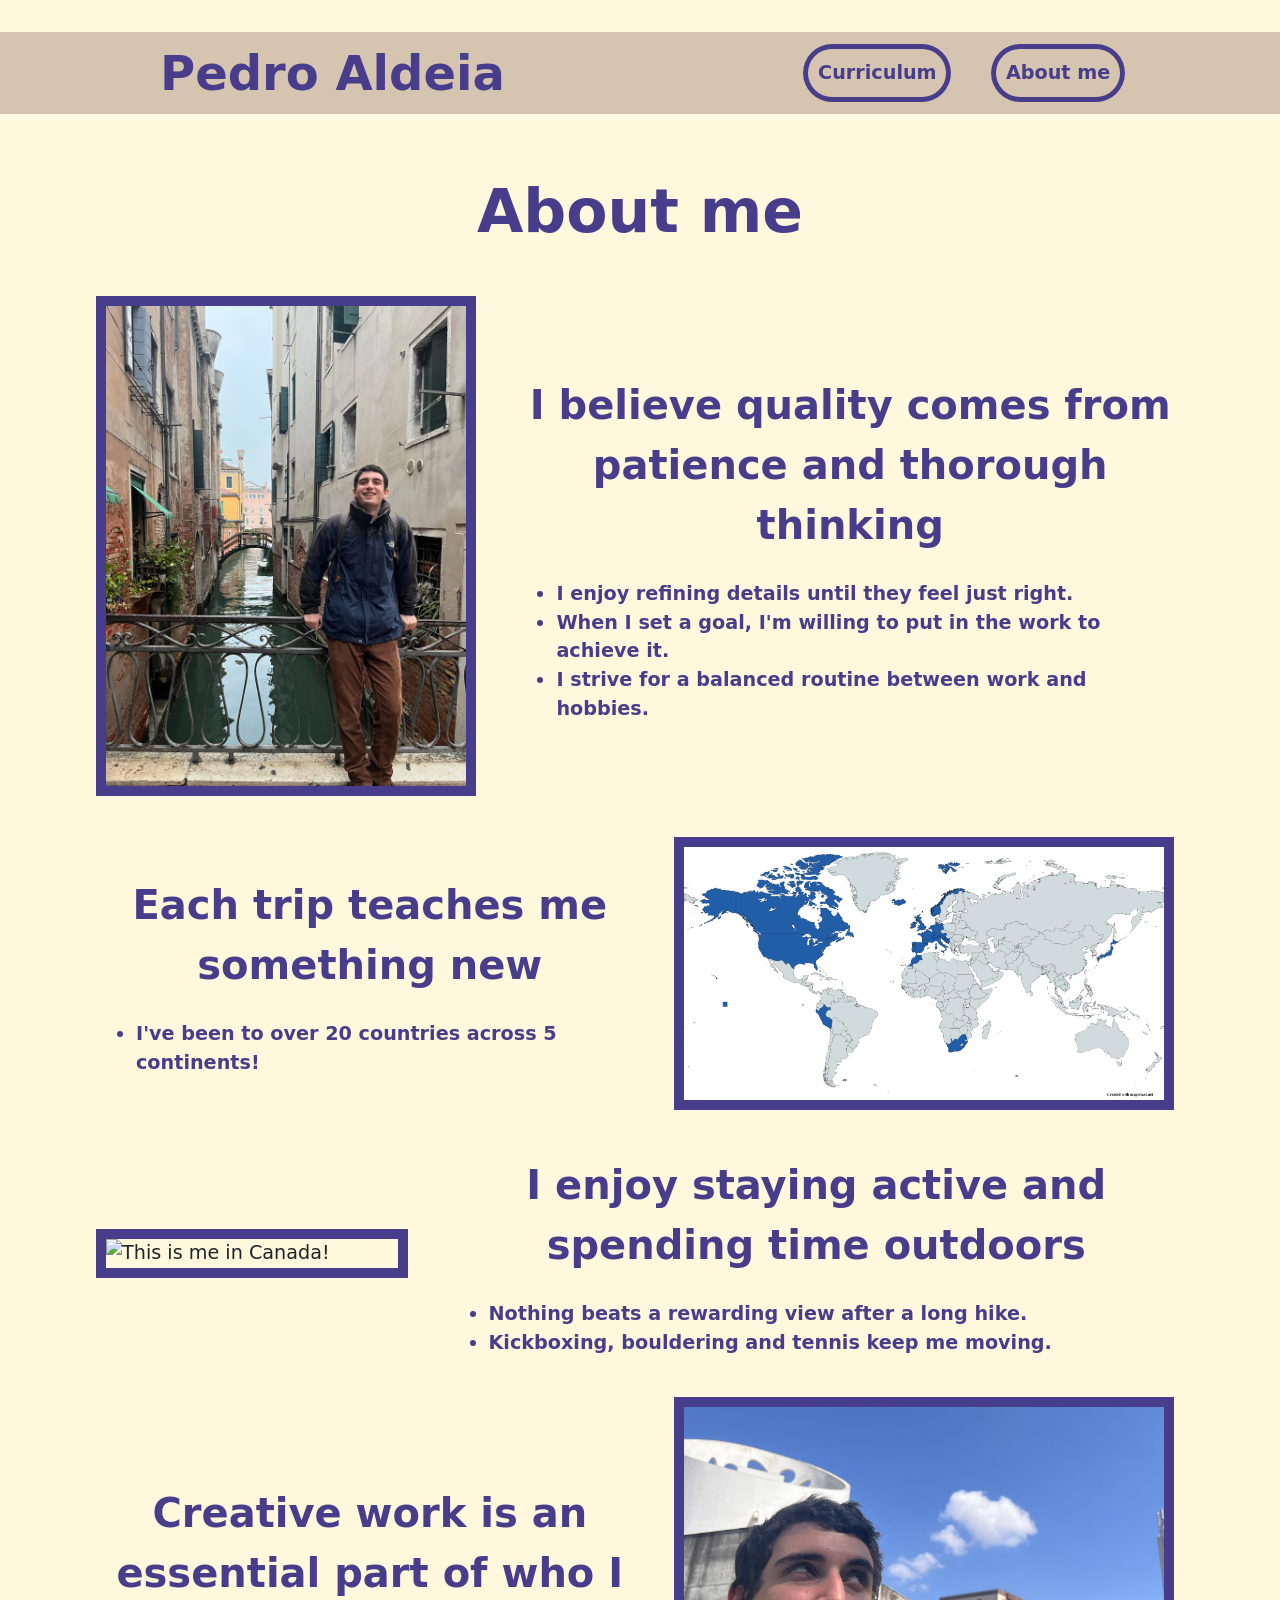
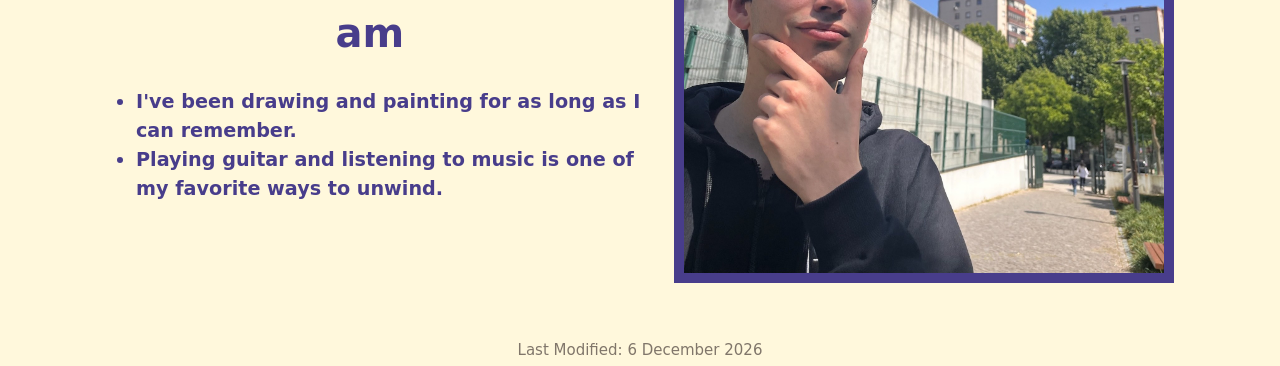
==== pages/about-me/index.html @ 92e250fc "tweak page css for better sizing and alignment" ====
<!DOCTYPE HTML>
<html>
<head>
    <link rel="stylesheet" href="../../css/style.css">
    <link rel="stylesheet" href="css/style.css">
    <!-- cena que já estavam aqui INICIO-->
    <meta http-equiv="Content-Type" content="text/html; charset=utf-8">
    <title>Pedro Aldeia</title>
    <meta name="viewport" content="width=device-width; initial-scale=1.0; maximum-scale=1.0;">
    <!-- Open Graph data -->
    <meta property="og:type" content="website">
    <meta property="og:site_name" content="Técnico Lisboa">
    <meta property="og:image" content="http://tecnico.ulisboa.pt/img/tecnico_share.png">
    <meta property="og:url" content="http://tecnico.ulisboa.pt/">
    <!-- Twitter Card data -->
    <meta name="twitter:card" content="summary">
    <meta name="twitter:site" content="@istecnico">
    <meta name="twitter:title" content="Técnico Lisboa - Engenharia, Arquitectura, Ciência e Tecnologia">
    <meta name="twitter:image" content="http://tecnico.ulisboa.pt/img/tecnico_share.png">
    <meta name="twitter:url" content="http://tecnico.ulisboa.pt/">
    <!-- Favicon to work in all desktop liowsers: -->
    <link rel="shortcut icon" href="//static.tecnico.ulisboa.pt/favicon.png" type="image/png">
    <!-- Touch icon for iOS 2.0+: -->
    <link rel="apple-touch-icon-precomposed" sizes="180x180" href="//static.tecnico.ulisboa.pt/apple-touch-icon-180x180-precomposed.png">
    <!-- Touch icon for Android -->
    <link rel="apple-touch-icon-precomposed" href="//static.tecnico.ulisboa.pt/apple-touch-icon-144x144-precomposed.png">
    <!-- cena que já estavam aqui FIM-->
</head>
<body>
    <div id="header"></div>

    <div class="content">
        <div class="about-me-page">
            <h1>About me</h1>

            <div class="row">
                <img src="images/venice.jpeg" alt="This is me in Venice!" width="360">
                <div class="text">
                    <h2>I believe quality comes from patience and thorough thinking</h2>
                    <ul>

                        <li>I enjoy refining details until they feel just right.</li>
                        <li>When I set a goal, I'm willing to put in the work to achieve it.</li>
                        <li>I strive for a balanced routine between work and hobbies.</li>
                    </ul>
                </div>
            </div>

            <div class="row">
                <div class="text">
                    <h2>Each trip teaches me something new</h2>
                    <ul>
                        <li>I've been to over 20 countries across 5 continents!</li>
                    </ul>
                </div>
                <img src="images/MapChart_Map.png" alt="This is my world map!" width="600">
            </div>

            <div class="row">
                <img src="images/canada.jpeg" alt="This is me in Canada!" width="450">
                <div class="text">
                    <h2>I enjoy staying active and spending time outdoors</h2>
                    <ul>
                        <li>Nothing beats a rewarding view after a long hike.</li>
                        <li>Kickboxing, bouldering and tennis keep me moving.</li>
                    </ul>
                </div>
            </div>

            <div class="row">
                <div class="text">
                    <h2>Creative work is an essential part of who I am</h2>
                    <ul>
                        <li>I've been drawing and painting for as long as I can remember.</li>
                        <li>Playing guitar and listening to music is one of my favorite ways to unwind.</li>
                    </ul>
                </div>
                <img src="images/thinking.jpg" alt="This is me thinking!" width="480">
            </div>
        </div>
    </div>
    
    <div id="footer"></div>

    <script src="../../js/scripts.js"></script>
</body>
</html>
---- css/style.css ----
:root {
    --color-primary: darkslateblue;
    --color-secondary: cornsilk;
    --color-background-light:rgb(247, 244, 235);
    --color-accent: rgb(212, 196, 176);
    --color-text: rgb(31, 36, 41);
    --color-text-light: rgb(128, 118, 106);
    --color-hypertext: green;
    --color-hypertext-dark: rgb(1, 62, 1);
    --font-size-small: 15px;
}

.row {
    display: flex;
    align-items: center;
    gap: 1.9rem;
}

header .row {
    max-width: 60rem;
    margin: 2rem auto;
    padding: 0 0rem;
    display: flex; 
    align-items: center;
    justify-content: space-between;
}

header .row .row {
    display: flex;
    margin: 0 0;
    align-items: center;
    gap: 3.1rem;
}

header .row .button {
    padding: 0.615rem 0.615rem;
    margin: 0 0;
    border-radius: 1.9rem;
    box-shadow: 0 0 0 0.31rem var(--color-primary);
    color: var(--color-primary);
    text-decoration: none;
    font-weight: bold;
    font-size: 1.2rem;
}

header .row .button:hover{
    padding: 0.625rem 0.625rem;
    margin: 0 0;
    border-radius: 1.9rem;
    box-shadow: 0 0 0 0.31rem var(--color-primary);
    color: var(--color-secondary);
    background-color: var(--color-primary);
    text-decoration: none;
    font-weight: bold;
    font-size: 1.2rem;
}

header .row .homeButton {
    color: var(--color-primary);
    font-weight: bold;
    font-size: 3rem;
    text-decoration: none;
    margin-top: 0.31rem;
    margin-bottom: 0.31rem;
}

header .row .homeButton:hover {
    color: var(--color-primary);
}

body {
    min-height: 100vh;
    display: flex;
    flex-direction: column;
    margin: 0 0;
    overflow-y: auto;
    font: 1.2em / 1.5 system-ui;
    color: var(--color-text);
    background-color: var(--color-secondary);
}

.content {
  flex: 1;
  max-width: 68rem;       /* caps width on large screens */
  margin: 0 auto;
  padding: 0 1.5rem;
  width: 100%;
}

header {
    position: sticky;
    top: 0;
    outline: 0.625rem solid var(--color-secondary);
    background-color: var(--color-accent);
    color: var(--color-primary);
}


footer p {
    color: var(--color-text-light);
    font-size: var(--font-size-small);
    margin-top: 2.19rem;
    margin-bottom: 0.31rem;
    padding: 0 0;
    text-align: center;
}

img {
    max-width: 30rem;
    margin: 1.9rem 0.625rem;
    margin-right: 1.25rem;
    outline: 0.625rem solid var(--color-primary);
    height: auto;
}

p {
    padding: 0 0;
}

h1 {
    padding: 0 0;
}

h2 {
    margin-top: 1.5rem;
    margin-bottom: 0.5rem;
}

h2:first-child {
    margin-top: 0;
    padding-top: 0;
}

h2:last-child {
    margin-bottom: 0;
    padding-bottom: 0;
}

h3:first-child {
    margin-top: 0;
    padding-top: 0;
}

h3:last-child {
    margin-bottom: 0;
    padding-bottom: 0;
}

a {
    color: var(--color-hypertext);
}

a:hover {
    text-decoration: none;
    color: var(--color-hypertext-dark);
}

.message {
    color: var(--color-primary);
    font-weight: bold;
    font-size: 3.5rem;
    text-decoration: none;
    margin-top: 2.81rem;
    margin-bottom: 2.81rem;
}

#ascii_art {
    color: var(--color-primary);
    font-weight: bold;
    font-size: 0.5rem;
    text-decoration: none;
    margin-top: 3.75rem;
    margin-bottom: 0;
}
---- pages/about-me/css/style.css ----
.about-me-page h1 {
    color: var(--color-primary);
    font-size: 60px;
    text-align: center;
    font-weight: bold;
    margin: 20px 0px;
    padding: 0px;
}

.about-me-page h2 {
    color: var(--color-primary);
    font-size: 40px;
    text-align: center;
    font-weight: bold;
    margin: 25px 0px;
    padding: 0px;
}

.about-me-page li {
    color: var(--color-primary);
    font-weight: bold;
    margin: 0px 0px;
    padding: 0px;
}
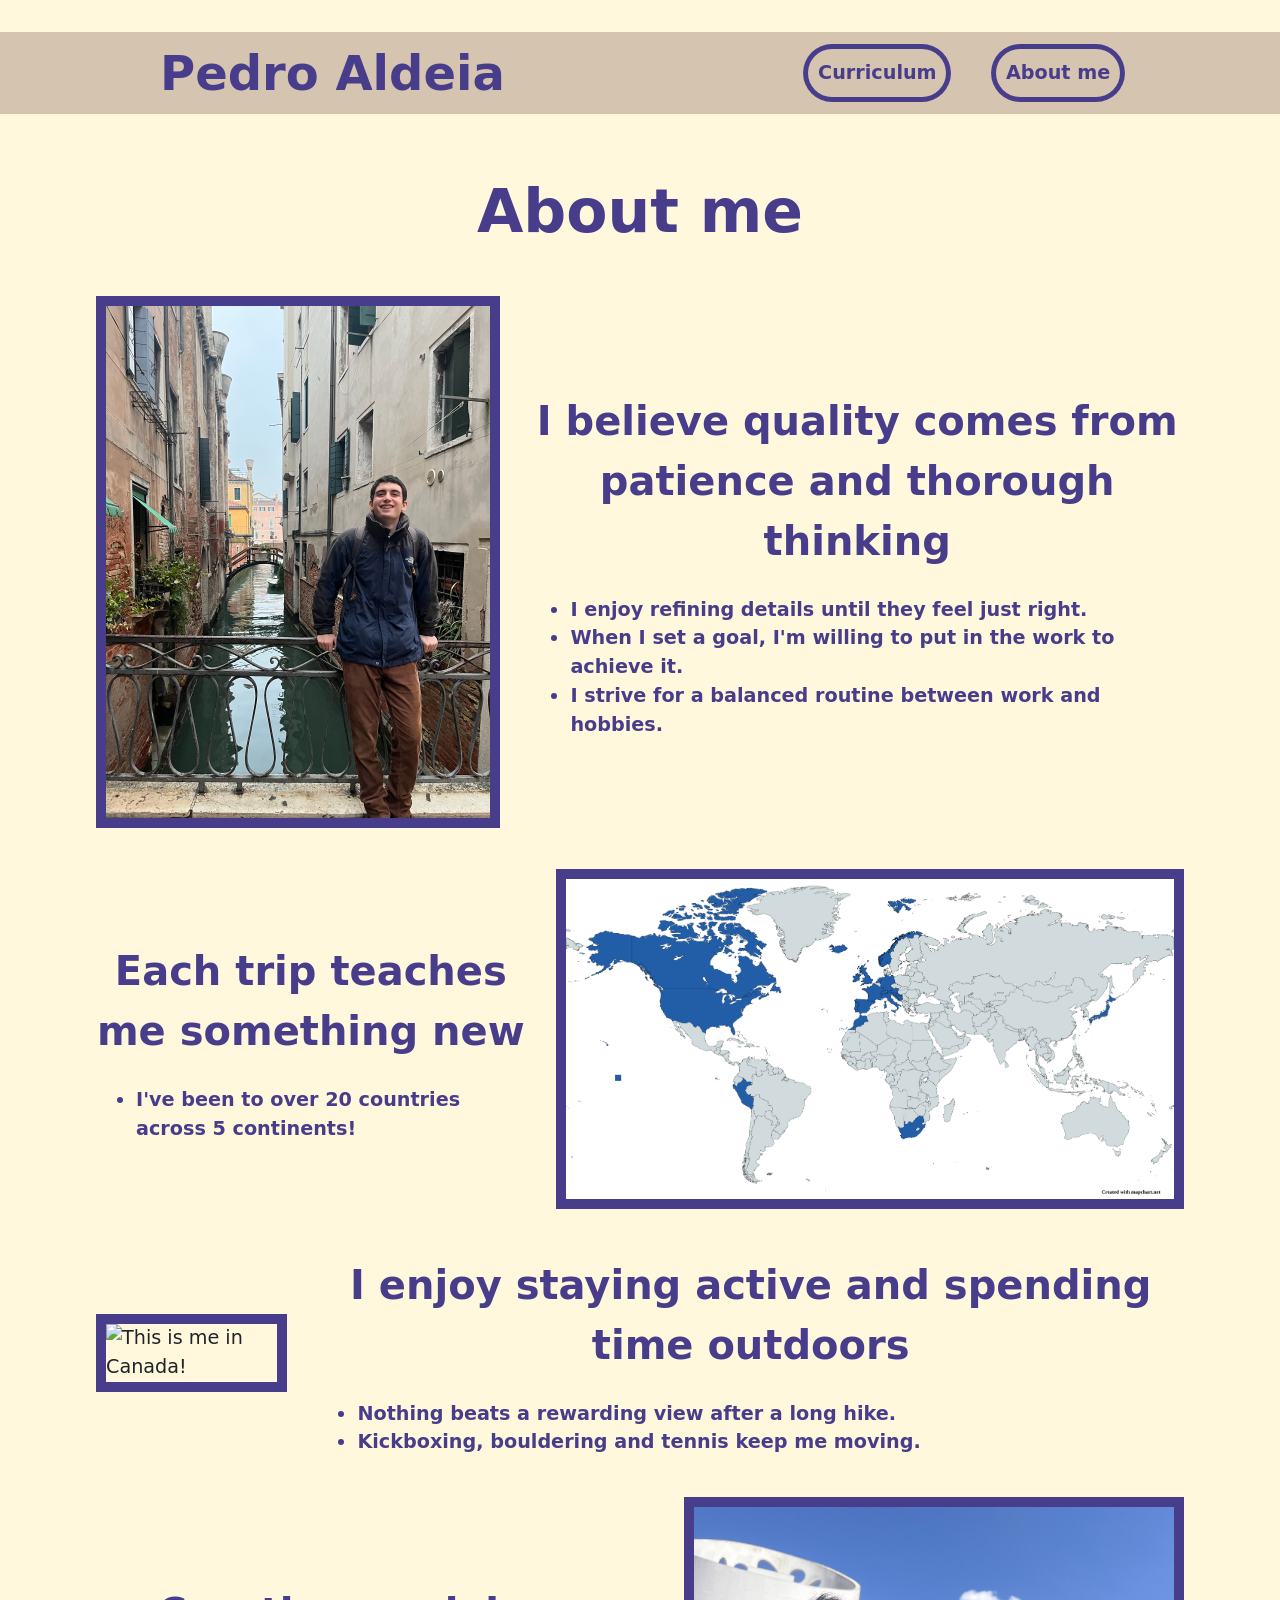
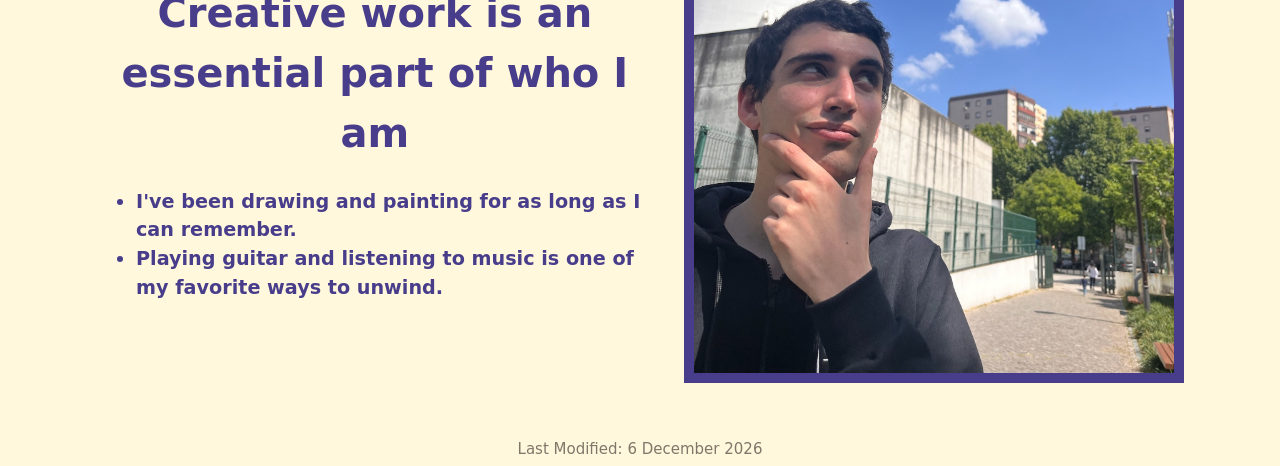
==== commit 7448d029: "fix: image resizing" ====
--- a/pages/about-me/index.html
+++ b/pages/about-me/index.html
@@ -34,7 +34,7 @@
             <h1>About me</h1>
 
             <div class="row">
-                <img src="images/venice.jpeg" alt="This is me in Venice!" width="360">
+                <img src="images/venice.jpeg" alt="This is me in Venice!" style="--image-width: 24rem">
                 <div class="text">
                     <h2>I believe quality comes from patience and thorough thinking</h2>
                     <ul>
@@ -53,11 +53,11 @@
                         <li>I've been to over 20 countries across 5 continents!</li>
                     </ul>
                 </div>
-                <img src="images/MapChart_Map.png" alt="This is my world map!" width="600">
+                <img src="images/MapChart_Map.png" alt="This is my world map!" style="--image-width: 38rem">
             </div>
 
             <div class="row">
-                <img src="images/canada.jpeg" alt="This is me in Canada!" width="450">
+                <img src="images/canada.jpeg" alt="This is me in Canada!" style="--image-width: 26rem">
                 <div class="text">
                     <h2>I enjoy staying active and spending time outdoors</h2>
                     <ul>
@@ -75,7 +75,7 @@
                         <li>Playing guitar and listening to music is one of my favorite ways to unwind.</li>
                     </ul>
                 </div>
-                <img src="images/thinking.jpg" alt="This is me thinking!" width="480">
+                <img src="images/thinking.jpg" alt="This is me thinking!" style="--image-width: 30rem">
             </div>
         </div>
     </div>
--- a/css/style.css
+++ b/css/style.css
@@ -107,11 +107,10 @@
 }
 
 img {
-    max-width: 30rem;
+    max-width: var(--image-width, 30rem);
+    height: auto;
     margin: 1.9rem 0.625rem;
-    margin-right: 1.25rem;
     outline: 0.625rem solid var(--color-primary);
-    height: auto;
 }
 
 p {
--- a/pages/about-me/css/style.css
+++ b/pages/about-me/css/style.css
@@ -1,24 +1,24 @@
 .about-me-page h1 {
     color: var(--color-primary);
-    font-size: 60px;
+    font-size: 3.75rem;
     text-align: center;
     font-weight: bold;
-    margin: 20px 0px;
-    padding: 0px;
+    margin: 1.25rem 0;
+    padding: 0;
 }
 
 .about-me-page h2 {
     color: var(--color-primary);
-    font-size: 40px;
+    font-size: 2.5rem;
     text-align: center;
     font-weight: bold;
-    margin: 25px 0px;
-    padding: 0px;
+    margin: 1.56rem 0;
+    padding: 0;
 }
 
 .about-me-page li {
     color: var(--color-primary);
     font-weight: bold;
-    margin: 0px 0px;
-    padding: 0px;
+    margin: 0 0;
+    padding: 0;
 }
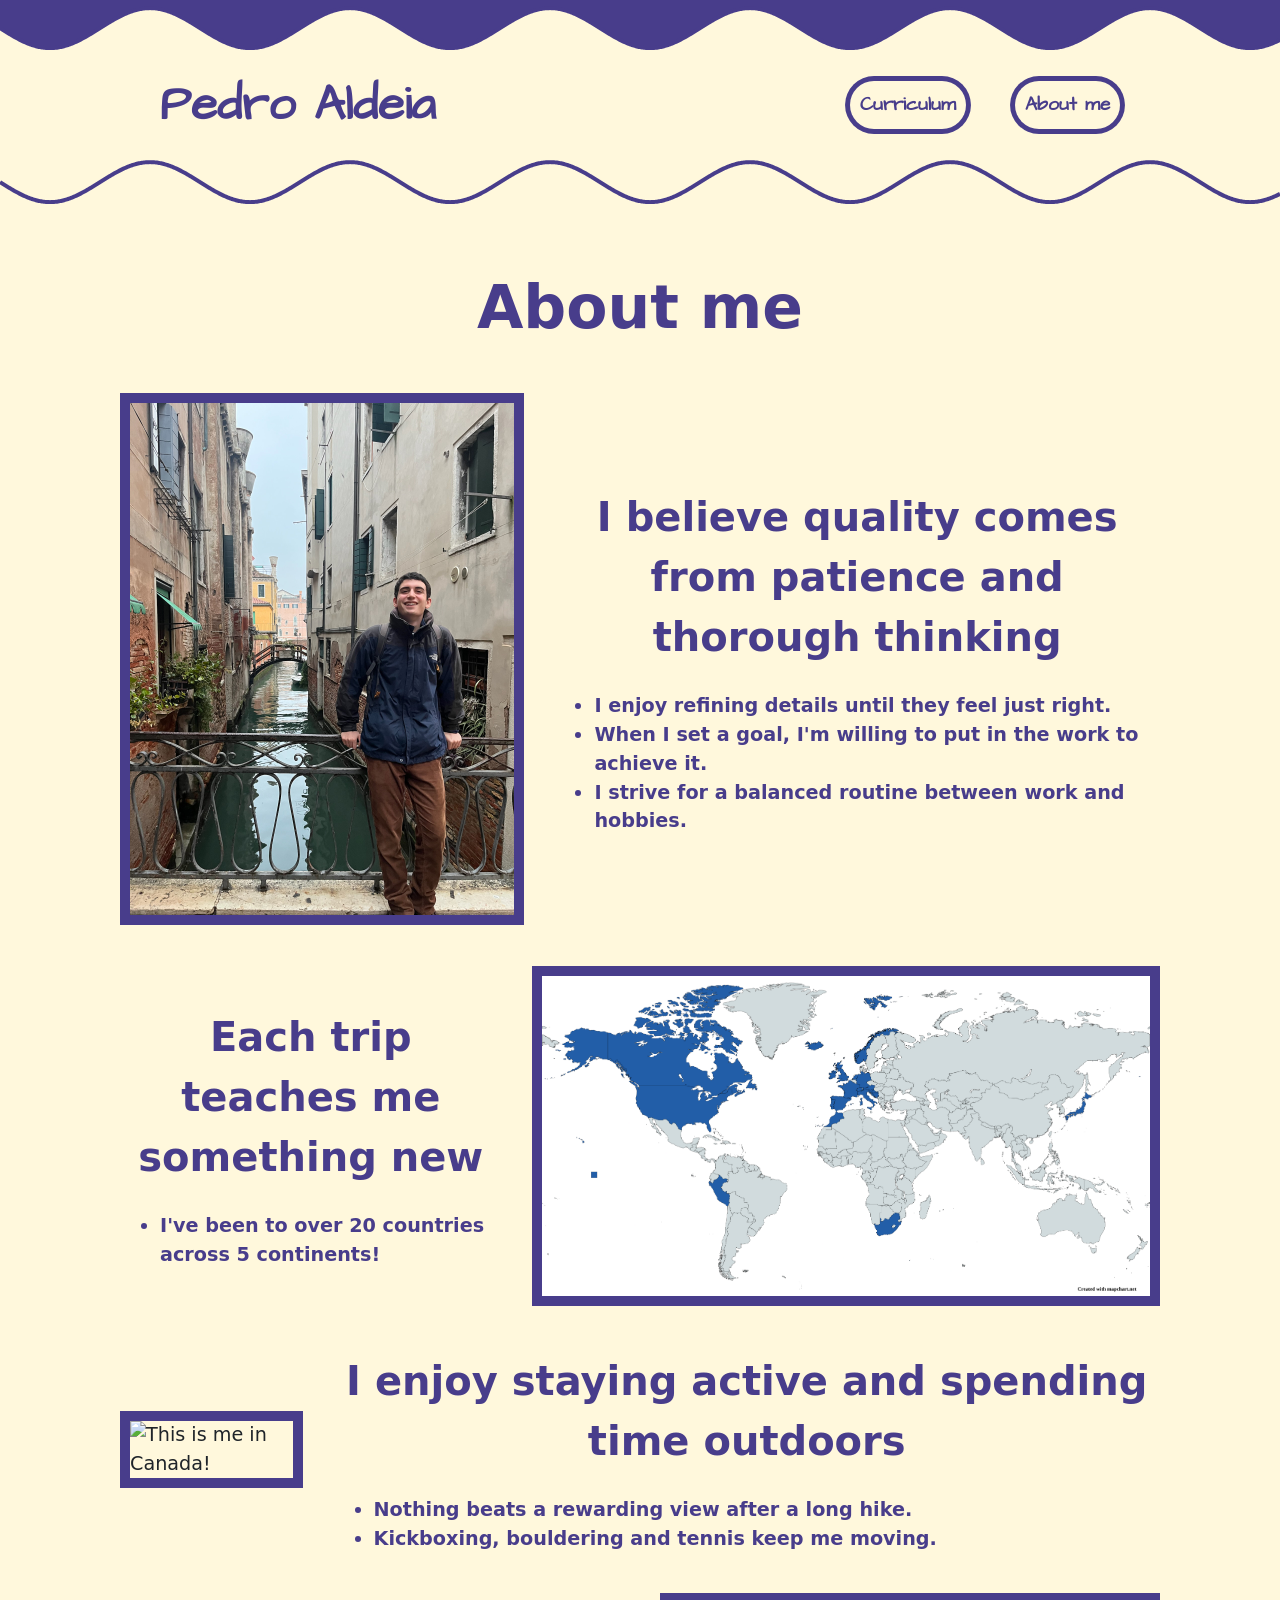
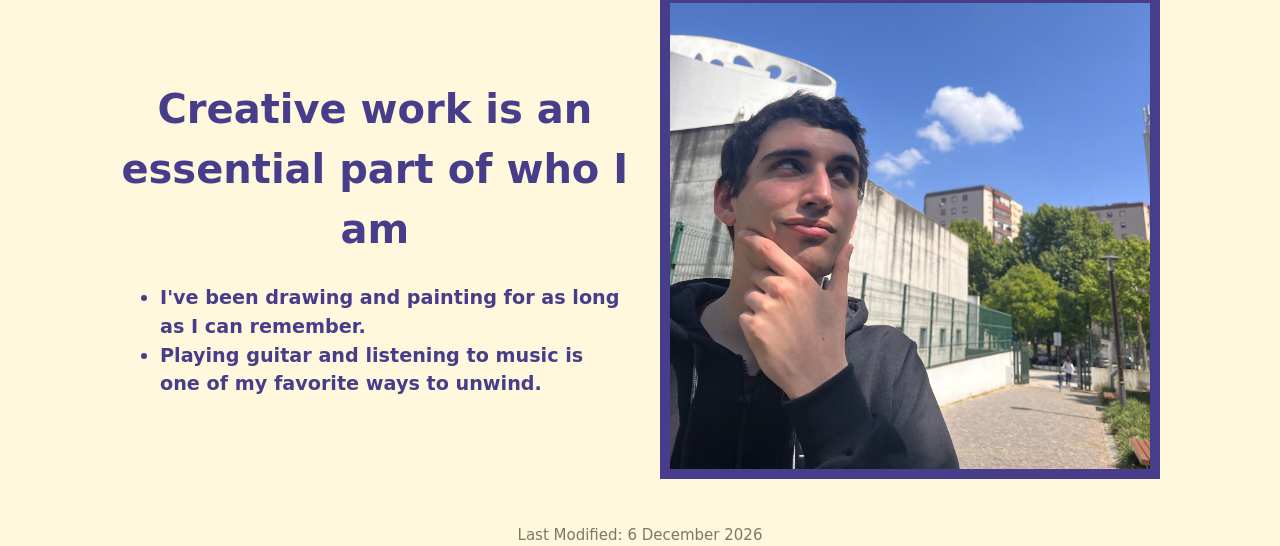
==== commit 8c585b0d: "add new font to header" ====
--- a/pages/about-me/index.html
+++ b/pages/about-me/index.html
@@ -3,7 +3,6 @@
 <head>
     <link rel="stylesheet" href="../../css/style.css">
     <link rel="stylesheet" href="css/style.css">
-    <!-- cena que já estavam aqui INICIO-->
     <meta http-equiv="Content-Type" content="text/html; charset=utf-8">
     <title>Pedro Aldeia</title>
     <meta name="viewport" content="width=device-width; initial-scale=1.0; maximum-scale=1.0;">
@@ -24,7 +23,10 @@
     <link rel="apple-touch-icon-precomposed" sizes="180x180" href="//static.tecnico.ulisboa.pt/apple-touch-icon-180x180-precomposed.png">
     <!-- Touch icon for Android -->
     <link rel="apple-touch-icon-precomposed" href="//static.tecnico.ulisboa.pt/apple-touch-icon-144x144-precomposed.png">
-    <!-- cena que já estavam aqui FIM-->
+    <!-- Fonts -->
+    <link rel="preconnect" href="https://fonts.googleapis.com">
+    <link rel="preconnect" href="https://fonts.gstatic.com" crossorigin>
+    <link href="https://fonts.googleapis.com/css2?family=Architects+Daughter&display=swap" rel="stylesheet">
 </head>
 <body>
     <div id="header"></div>
--- a/css/style.css
+++ b/css/style.css
@@ -17,13 +17,37 @@
     gap: 1.9rem;
 }
 
+* {
+  box-sizing: border-box;
+}
+
+header {
+    background-color: var(--color-secondary);
+    color: var(--color-primary);
+    padding: 0.5rem;
+    z-index: 1;
+}
+
+#header {
+    display: contents;
+    padding: 0 0;
+}
+
+.header {
+    position: sticky;
+    top: 0;
+    margin-bottom: 2rem;
+}
+
 header .row {
     max-width: 60rem;
-    margin: 2rem auto;
+    margin: 0 auto;
     padding: 0 0rem;
     display: flex; 
     align-items: center;
     justify-content: space-between;
+    font-family: "Architects Daughter", cursive;
+    font-weight: 700;
 }
 
 header .row .row {
@@ -74,33 +98,24 @@
     display: flex;
     flex-direction: column;
     margin: 0 0;
-    overflow-y: auto;
-    font: 1.2em / 1.5 system-ui;
+    font: 1.2rem / 1.5 system-ui;
     color: var(--color-text);
+    overflow-x: hidden;
     background-color: var(--color-secondary);
 }
 
 .content {
-  flex: 1;
-  max-width: 68rem;       /* caps width on large screens */
-  margin: 0 auto;
-  padding: 0 1.5rem;
-  width: 100%;
-}
-
-header {
-    position: sticky;
-    top: 0;
-    outline: 0.625rem solid var(--color-secondary);
-    background-color: var(--color-accent);
-    color: var(--color-primary);
-}
-
+    flex: 1;
+    max-width: 68rem;
+    margin: 0 auto;
+    padding: 0 1.5rem;
+    width: 100%;
+}
 
 footer p {
     color: var(--color-text-light);
     font-size: var(--font-size-small);
-    margin-top: 2.19rem;
+    margin-top: 1.5rem;
     margin-bottom: 0.31rem;
     padding: 0 0;
     text-align: center;
@@ -146,6 +161,11 @@
     padding-bottom: 0;
 }
 
+p:last-child {
+    margin-bottom: 0;
+    padding-bottom: 0;
+}
+
 a {
     color: var(--color-hypertext);
 }
@@ -164,6 +184,15 @@
     margin-bottom: 2.81rem;
 }
 
+canvas {
+    display: block;
+    left: 0;
+    width: 100%;
+    top: 100%;
+    z-index: 2;
+    pointer-events: none;
+}
+
 #ascii_art {
     color: var(--color-primary);
     font-weight: bold;
@@ -172,3 +201,53 @@
     margin-top: 3.75rem;
     margin-bottom: 0;
 }
+
+@media (max-width: 500px) {
+    .header {
+        position: relative;
+    }
+
+    .header .row .homeButton {
+    font-size: 1.8rem;
+    margin-top: 0.2rem;
+    margin-bottom: 0.2rem;
+    }
+
+    .header .row .button {
+    font-size: 0.9rem;
+    padding: 0.4rem 0.5rem;
+    }
+
+    .header .row .button:hover {
+    font-size: 0.9rem;
+    padding: 0.4rem 0.5rem;
+    }
+
+    .header .row .row {
+    gap: 1rem;
+    }
+
+    .header .row {
+    padding: 0.5rem 0;
+    }
+
+    .row {
+    flex-direction: column;
+    align-items: flex-start;
+    gap: 1rem;
+    }
+
+    .header .row .row {
+    flex-direction: row;
+    display: flex;
+    margin: 0 0;
+    align-items: center;
+    gap: 2rem;
+    }
+
+    .row img {
+        width: 100%;
+        max-width: 100%;
+        margin: 0.5rem 0;
+    }
+}
--- a/pages/about-me/css/style.css
+++ b/pages/about-me/css/style.css
@@ -21,4 +21,34 @@
     font-weight: bold;
     margin: 0 0;
     padding: 0;
+}
+
+@media (max-width: 500px) {
+    .row img {
+        order: 1;
+        margin-top: 5rem;
+    }
+    
+    .row .text {
+        order: 2;
+    }
+
+    .about-me-page h1 {
+        color: var(--color-primary);
+        font-size: 3rem;
+        text-align: center;
+        font-weight: bold;
+        margin: 1.25rem 0;
+        margin-bottom: -1.5rem;
+        padding: 0;
+    }
+
+    .about-me-page h2 {
+        color: var(--color-primary);
+        font-size: 2rem;
+        text-align: center;
+        font-weight: bold;
+        margin: 1rem 0;
+        padding: 0;
+    }
 }
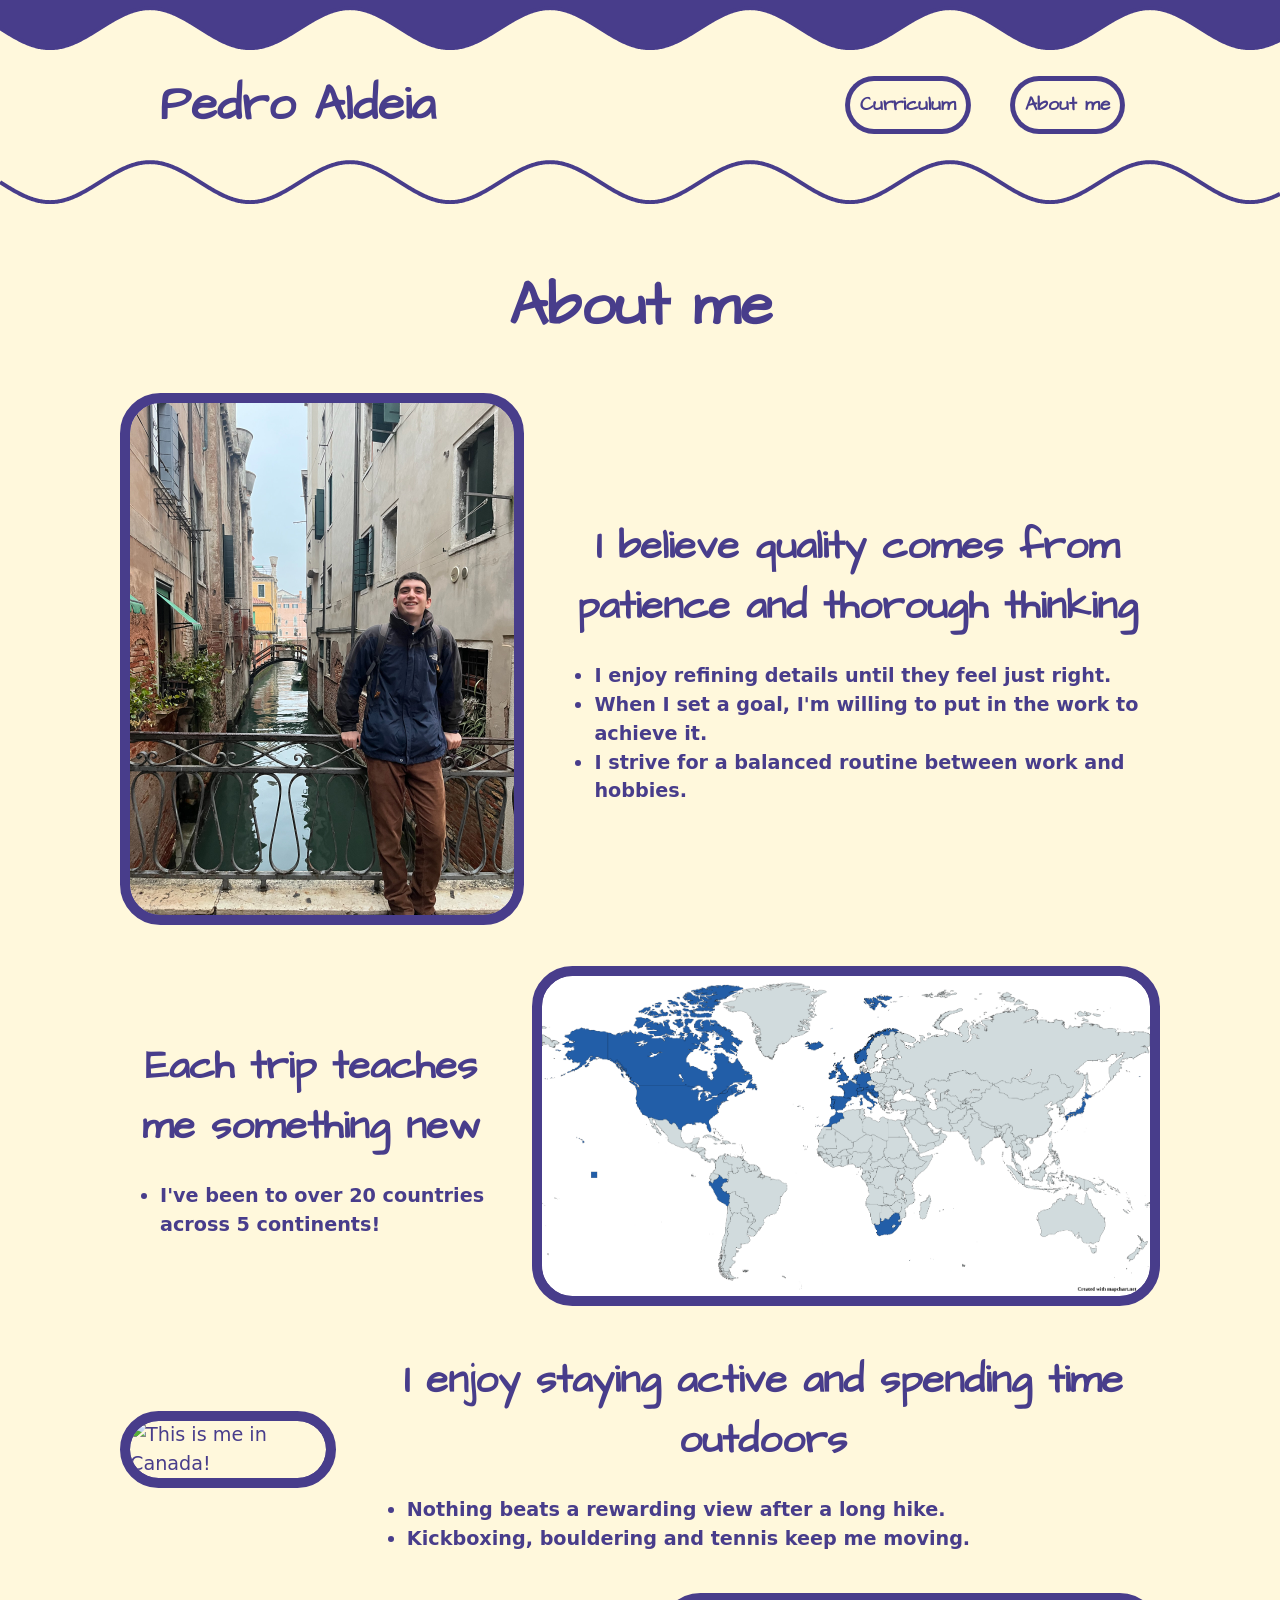
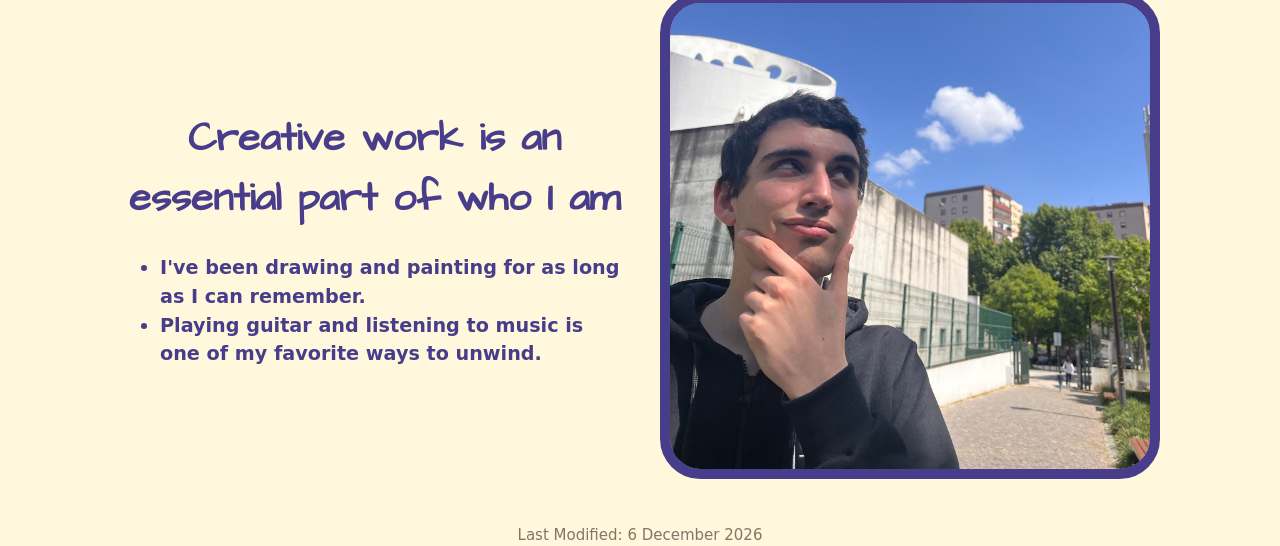
==== commit 9b3fea5b: "favicons" ====
--- a/pages/about-me/index.html
+++ b/pages/about-me/index.html
@@ -17,12 +17,10 @@
     <meta name="twitter:title" content="Técnico Lisboa - Engenharia, Arquitectura, Ciência e Tecnologia">
     <meta name="twitter:image" content="http://tecnico.ulisboa.pt/img/tecnico_share.png">
     <meta name="twitter:url" content="http://tecnico.ulisboa.pt/">
-    <!-- Favicon to work in all desktop liowsers: -->
-    <link rel="shortcut icon" href="//static.tecnico.ulisboa.pt/favicon.png" type="image/png">
-    <!-- Touch icon for iOS 2.0+: -->
-    <link rel="apple-touch-icon-precomposed" sizes="180x180" href="//static.tecnico.ulisboa.pt/apple-touch-icon-180x180-precomposed.png">
-    <!-- Touch icon for Android -->
-    <link rel="apple-touch-icon-precomposed" href="//static.tecnico.ulisboa.pt/apple-touch-icon-144x144-precomposed.png">
+    <!-- Favicons -->
+    <link rel="icon" type="image/png" sizes="32x32" href="/images/favicon-32x32.png">
+    <link rel="icon" type="image/png" sizes="16x16" href="/images/favicon-16x16.png">
+    <link rel="apple-touch-icon" sizes="180x180" href="/images/apple-touch-icon.png">
     <!-- Fonts -->
     <link rel="preconnect" href="https://fonts.googleapis.com">
     <link rel="preconnect" href="https://fonts.gstatic.com" crossorigin>
--- a/css/style.css
+++ b/css/style.css
@@ -134,11 +134,15 @@
 
 h1 {
     padding: 0 0;
+    font-family: "Architects Daughter", cursive;
+    font-weight: 700;
 }
 
 h2 {
     margin-top: 1.5rem;
     margin-bottom: 0.5rem;
+    font-family: "Architects Daughter", cursive;
+    font-weight: 700;
 }
 
 h2:first-child {
@@ -149,6 +153,11 @@
 h2:last-child {
     margin-bottom: 0;
     padding-bottom: 0;
+}
+
+h3 {
+    font-family: "Architects Daughter", cursive;
+    font-weight: 700;
 }
 
 h3:first-child {
--- a/pages/about-me/css/style.css
+++ b/pages/about-me/css/style.css
@@ -2,7 +2,8 @@
     color: var(--color-primary);
     font-size: 3.75rem;
     text-align: center;
-    font-weight: bold;
+    font-family: "Architects Daughter", cursive;
+    font-weight: 700;
     margin: 1.25rem 0;
     padding: 0;
 }
@@ -12,6 +13,8 @@
     font-size: 2.5rem;
     text-align: center;
     font-weight: bold;
+    font-family: "Architects Daughter", cursive;
+    font-weight: 700;
     margin: 1.56rem 0;
     padding: 0;
 }
@@ -21,6 +24,12 @@
     font-weight: bold;
     margin: 0 0;
     padding: 0;
+}
+
+.about-me-page img {
+    border-radius: 1.9rem;
+    box-shadow: 0 0 0 0.31rem var(--color-primary);
+    color: var(--color-primary);
 }
 
 @media (max-width: 500px) {
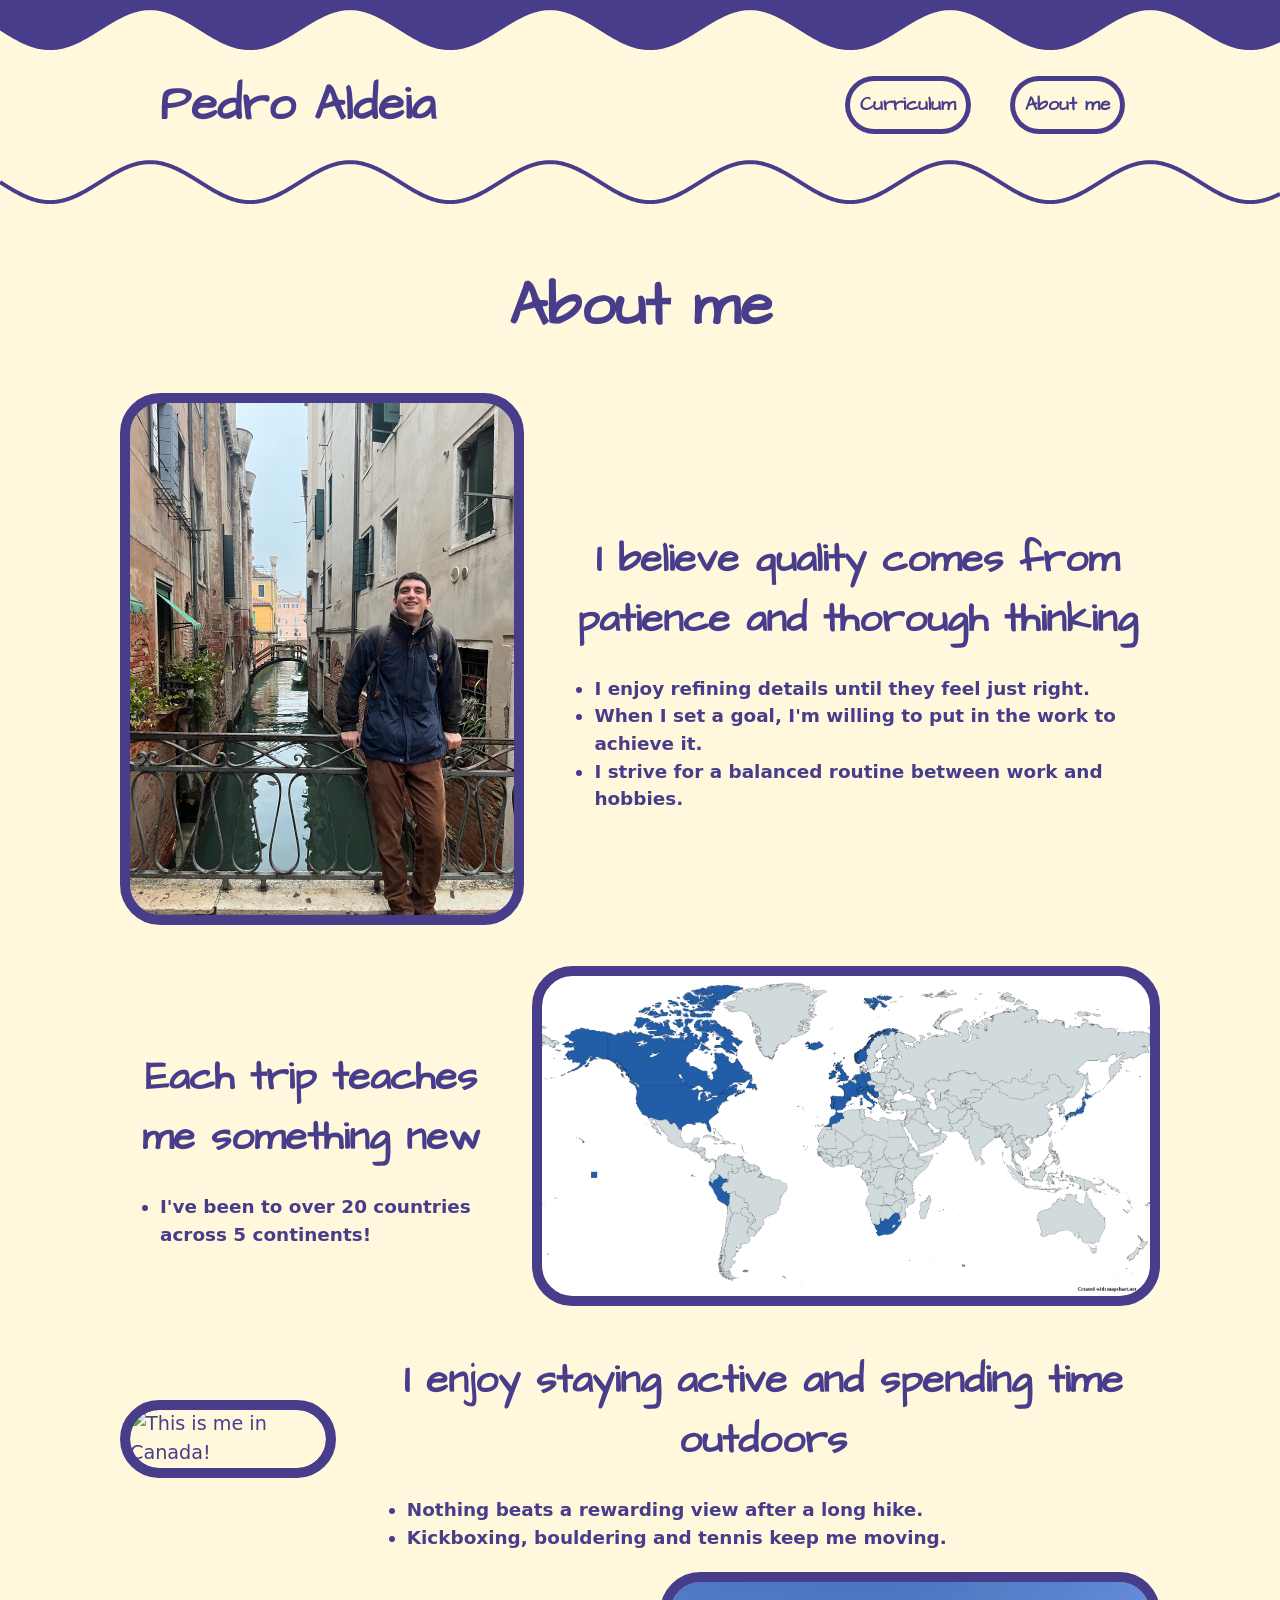
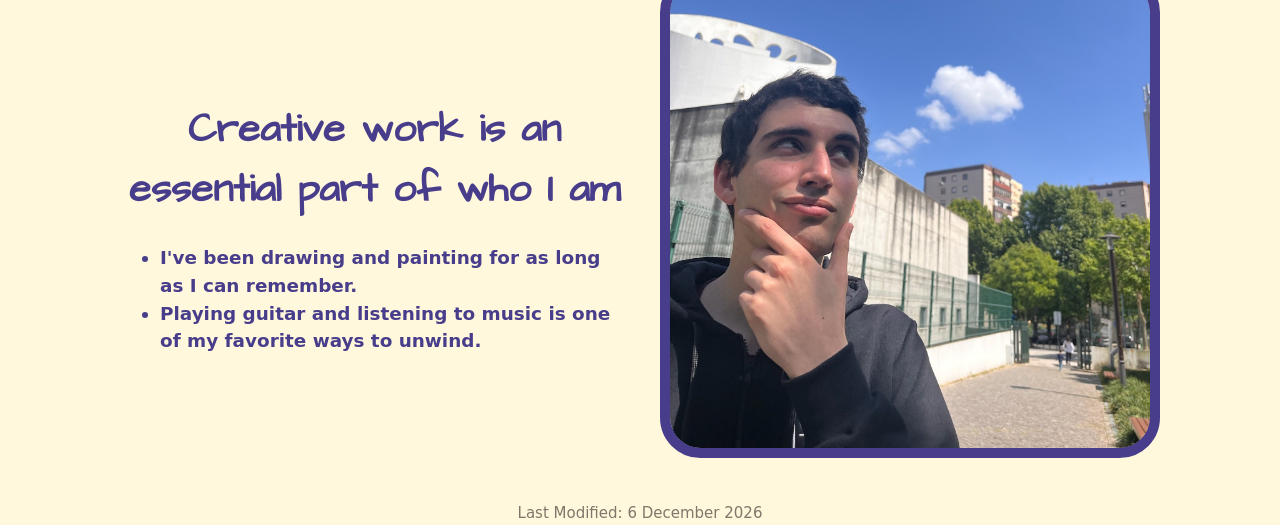
==== commit 7ab5289c: "add manifest" ====
--- a/pages/about-me/index.html
+++ b/pages/about-me/index.html
@@ -21,6 +21,7 @@
     <link rel="icon" type="image/png" sizes="32x32" href="/images/favicon-32x32.png">
     <link rel="icon" type="image/png" sizes="16x16" href="/images/favicon-16x16.png">
     <link rel="apple-touch-icon" sizes="180x180" href="/images/apple-touch-icon.png">
+    <link rel="manifest" href="/site.webmanifest">
     <!-- Fonts -->
     <link rel="preconnect" href="https://fonts.googleapis.com">
     <link rel="preconnect" href="https://fonts.gstatic.com" crossorigin>
--- a/css/style.css
+++ b/css/style.css
@@ -130,6 +130,16 @@
 
 p {
     padding: 0 0;
+    font-size: 1.15rem;
+}
+
+ul {
+    margin-bottom: 0;
+    margin-top: 0.6rem;
+}
+
+li {
+    font-size: 1.15rem;
 }
 
 h1 {
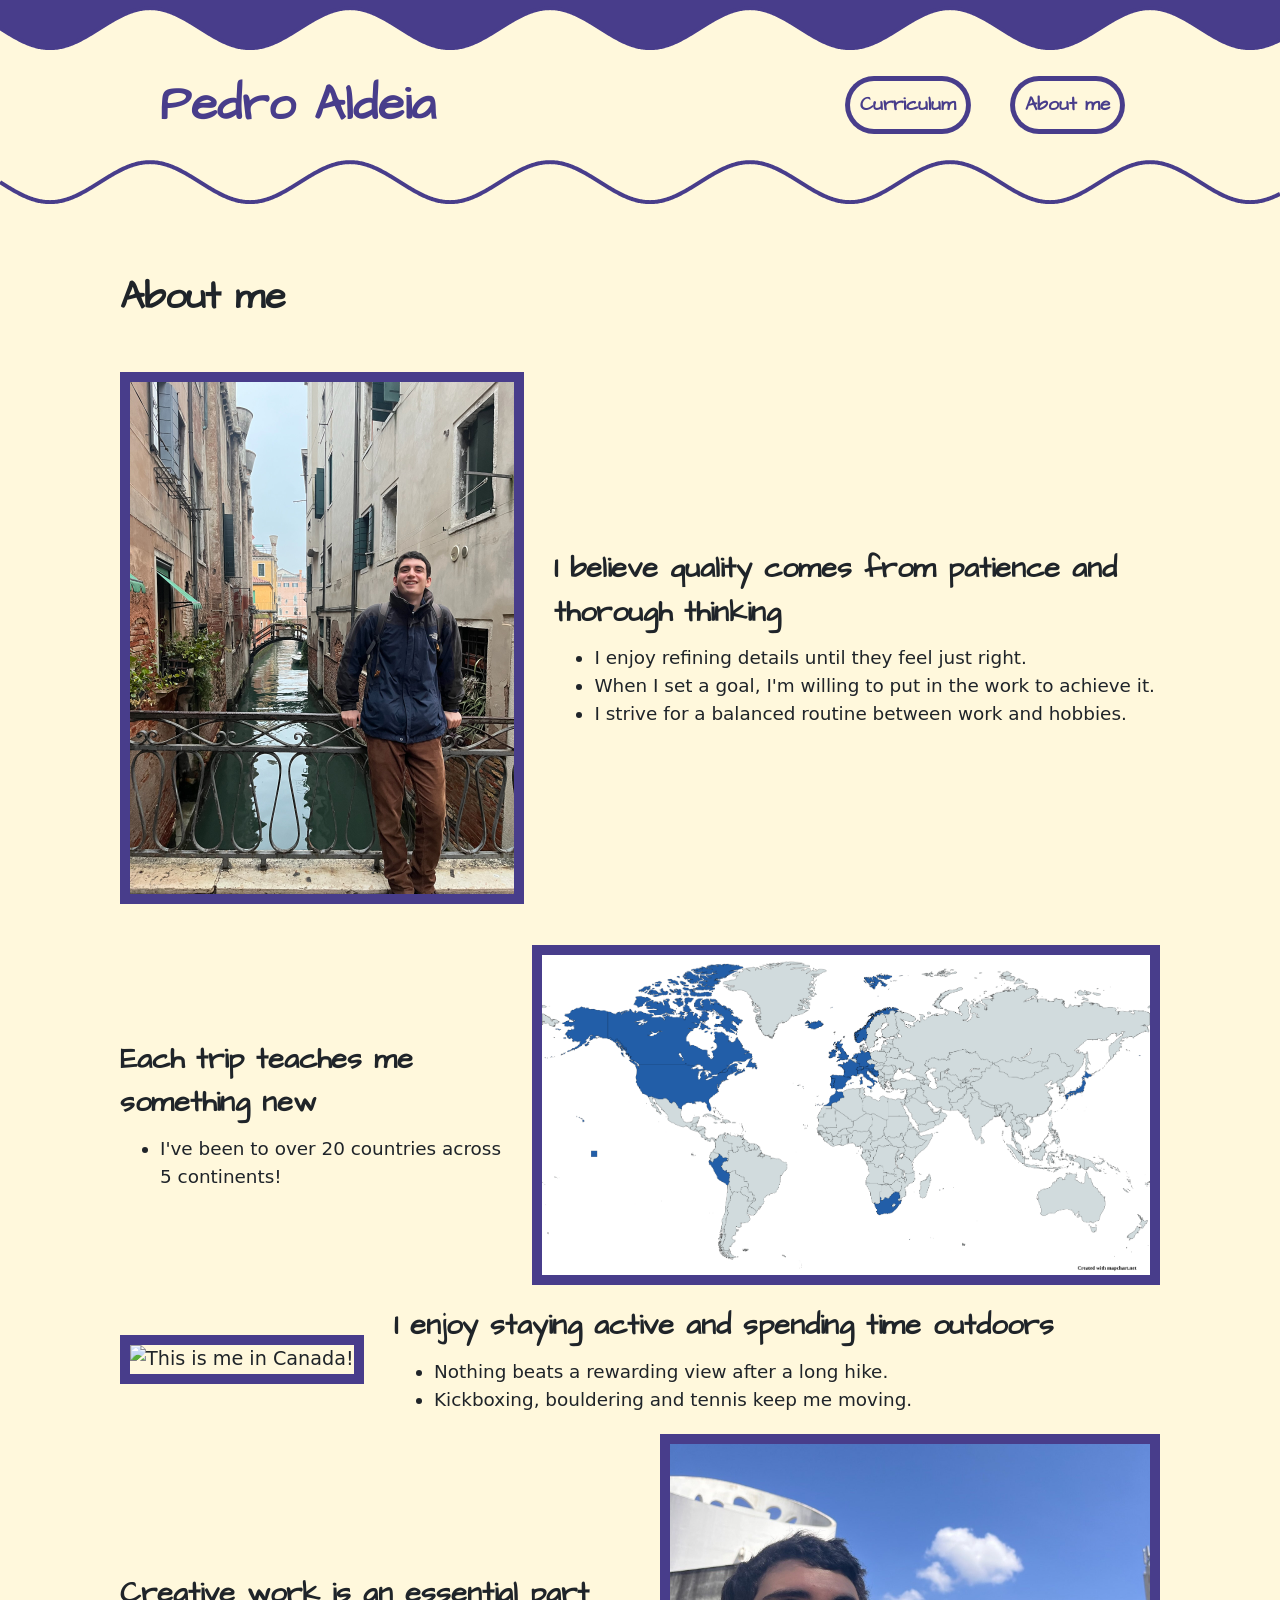
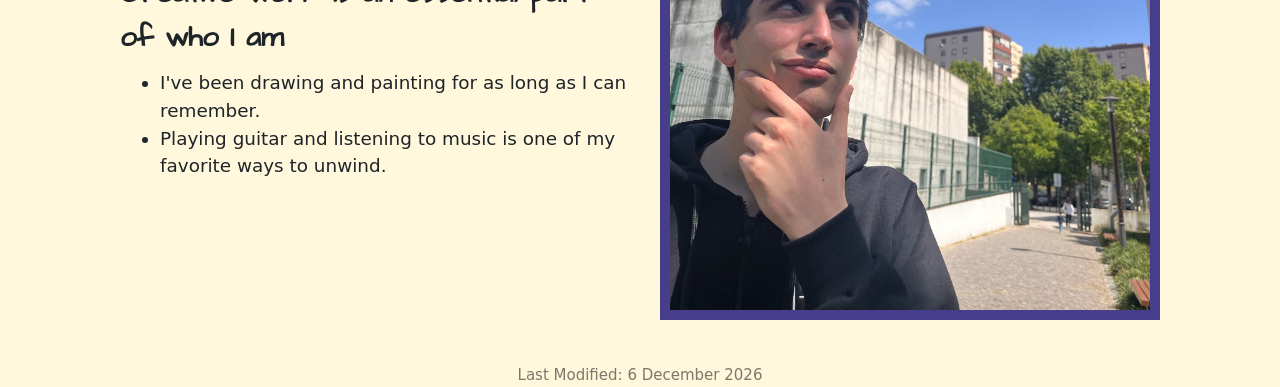
==== commit 96e38b59: "relative paths to favicons" ====
--- a/pages/about-me/index.html
+++ b/pages/about-me/index.html
@@ -2,7 +2,6 @@
 <html>
 <head>
     <link rel="stylesheet" href="../../css/style.css">
-    <link rel="stylesheet" href="css/style.css">
     <meta http-equiv="Content-Type" content="text/html; charset=utf-8">
     <title>Pedro Aldeia</title>
     <meta name="viewport" content="width=device-width; initial-scale=1.0; maximum-scale=1.0;">
@@ -18,10 +17,10 @@
     <meta name="twitter:image" content="http://tecnico.ulisboa.pt/img/tecnico_share.png">
     <meta name="twitter:url" content="http://tecnico.ulisboa.pt/">
     <!-- Favicons -->
-    <link rel="icon" type="image/png" sizes="32x32" href="/images/favicon-32x32.png">
-    <link rel="icon" type="image/png" sizes="16x16" href="/images/favicon-16x16.png">
-    <link rel="apple-touch-icon" sizes="180x180" href="/images/apple-touch-icon.png">
-    <link rel="manifest" href="/site.webmanifest">
+    <link rel="icon" type="image/png" sizes="32x32" href="../../images/favicon-32x32.png">
+    <link rel="icon" type="image/png" sizes="16x16" href="../../images/favicon-16x16.png">
+    <link rel="apple-touch-icon" sizes="180x180" href="../../images/apple-touch-icon.png">
+    <link rel="manifest" href="../../site.webmanifest">
     <!-- Fonts -->
     <link rel="preconnect" href="https://fonts.googleapis.com">
     <link rel="preconnect" href="https://fonts.gstatic.com" crossorigin>
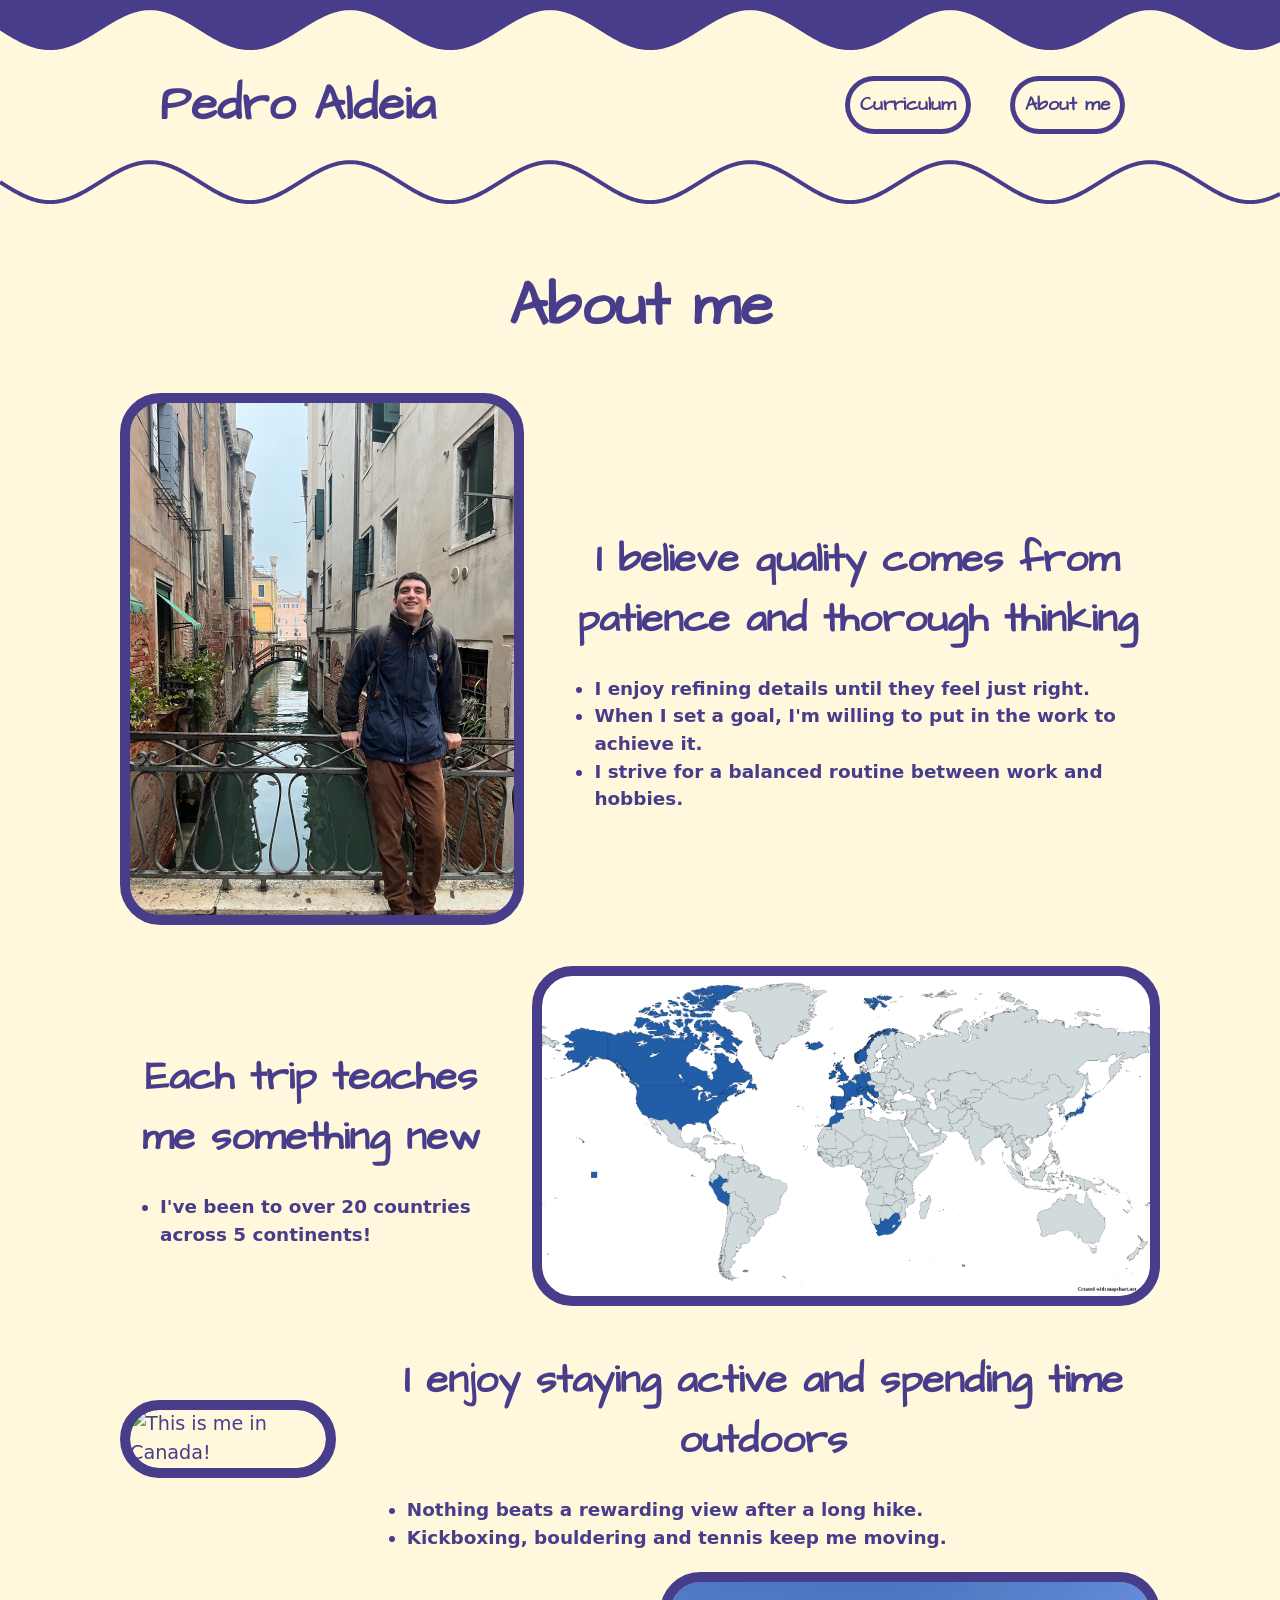
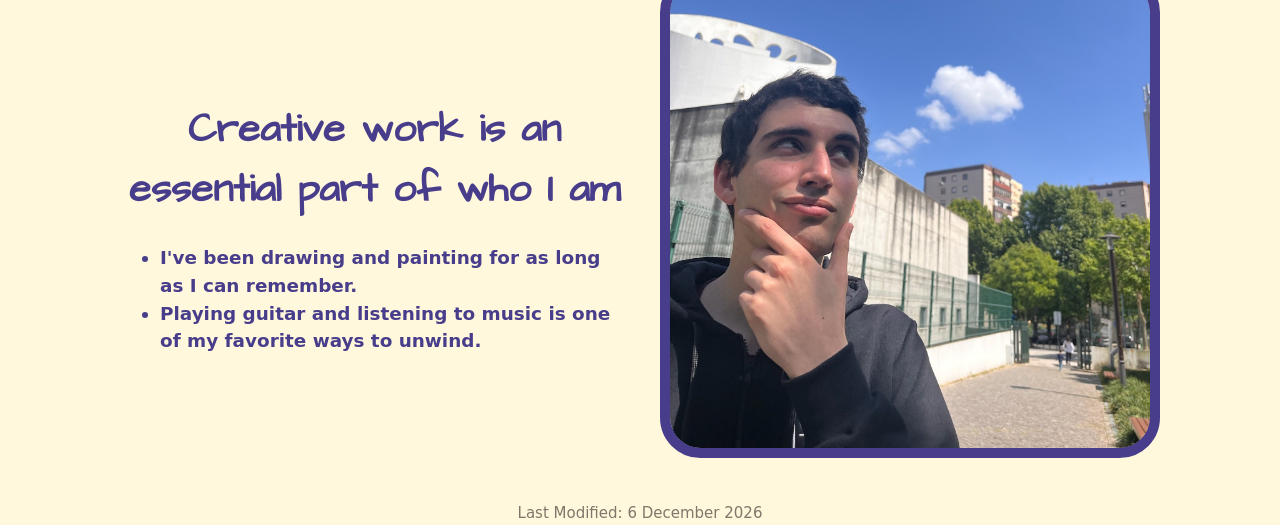
==== commit a746a2af: "fix: re-add the styling files to html" ====
--- a/pages/about-me/index.html
+++ b/pages/about-me/index.html
@@ -2,6 +2,7 @@
 <html>
 <head>
     <link rel="stylesheet" href="../../css/style.css">
+    <link rel="stylesheet" href="css/style.css">
     <meta http-equiv="Content-Type" content="text/html; charset=utf-8">
     <title>Pedro Aldeia</title>
     <meta name="viewport" content="width=device-width; initial-scale=1.0; maximum-scale=1.0;">
--- a/pages/about-me/css/style.css
+++ b/pages/about-me/css/style.css
@@ -0,0 +1,63 @@
+.about-me-page h1 {
+    color: var(--color-primary);
+    font-size: 3.75rem;
+    text-align: center;
+    font-family: "Architects Daughter", cursive;
+    font-weight: 700;
+    margin: 1.25rem 0;
+    padding: 0;
+}
+
+.about-me-page h2 {
+    color: var(--color-primary);
+    font-size: 2.5rem;
+    text-align: center;
+    font-weight: bold;
+    font-family: "Architects Daughter", cursive;
+    font-weight: 700;
+    margin: 1.56rem 0;
+    padding: 0;
+}
+
+.about-me-page li {
+    color: var(--color-primary);
+    font-weight: bold;
+    margin: 0 0;
+    padding: 0;
+}
+
+.about-me-page img {
+    border-radius: 1.9rem;
+    box-shadow: 0 0 0 0.31rem var(--color-primary);
+    color: var(--color-primary);
+}
+
+@media (max-width: 500px) {
+    .row img {
+        order: 1;
+        margin-top: 5rem;
+    }
+    
+    .row .text {
+        order: 2;
+    }
+
+    .about-me-page h1 {
+        color: var(--color-primary);
+        font-size: 3rem;
+        text-align: center;
+        font-weight: bold;
+        margin: 1.25rem 0;
+        margin-bottom: -1.5rem;
+        padding: 0;
+    }
+
+    .about-me-page h2 {
+        color: var(--color-primary);
+        font-size: 2rem;
+        text-align: center;
+        font-weight: bold;
+        margin: 1rem 0;
+        padding: 0;
+    }
+}
